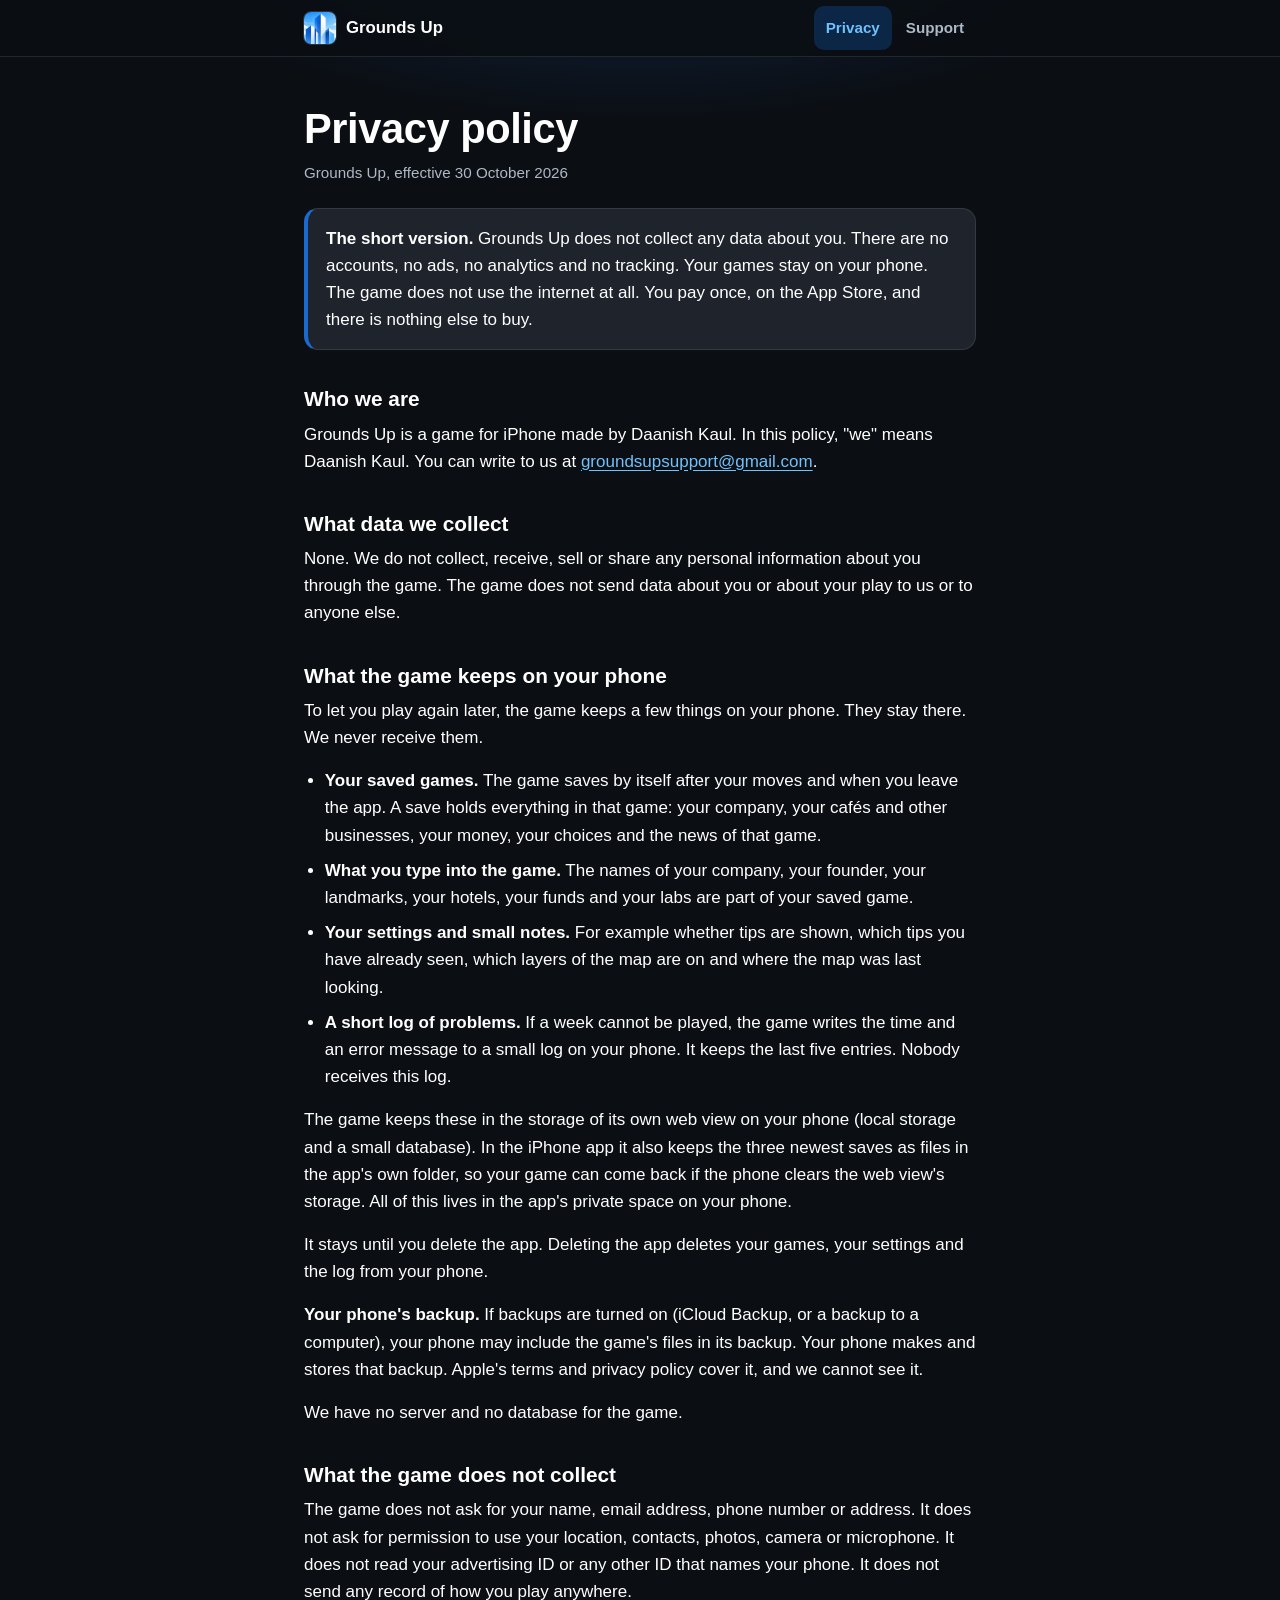
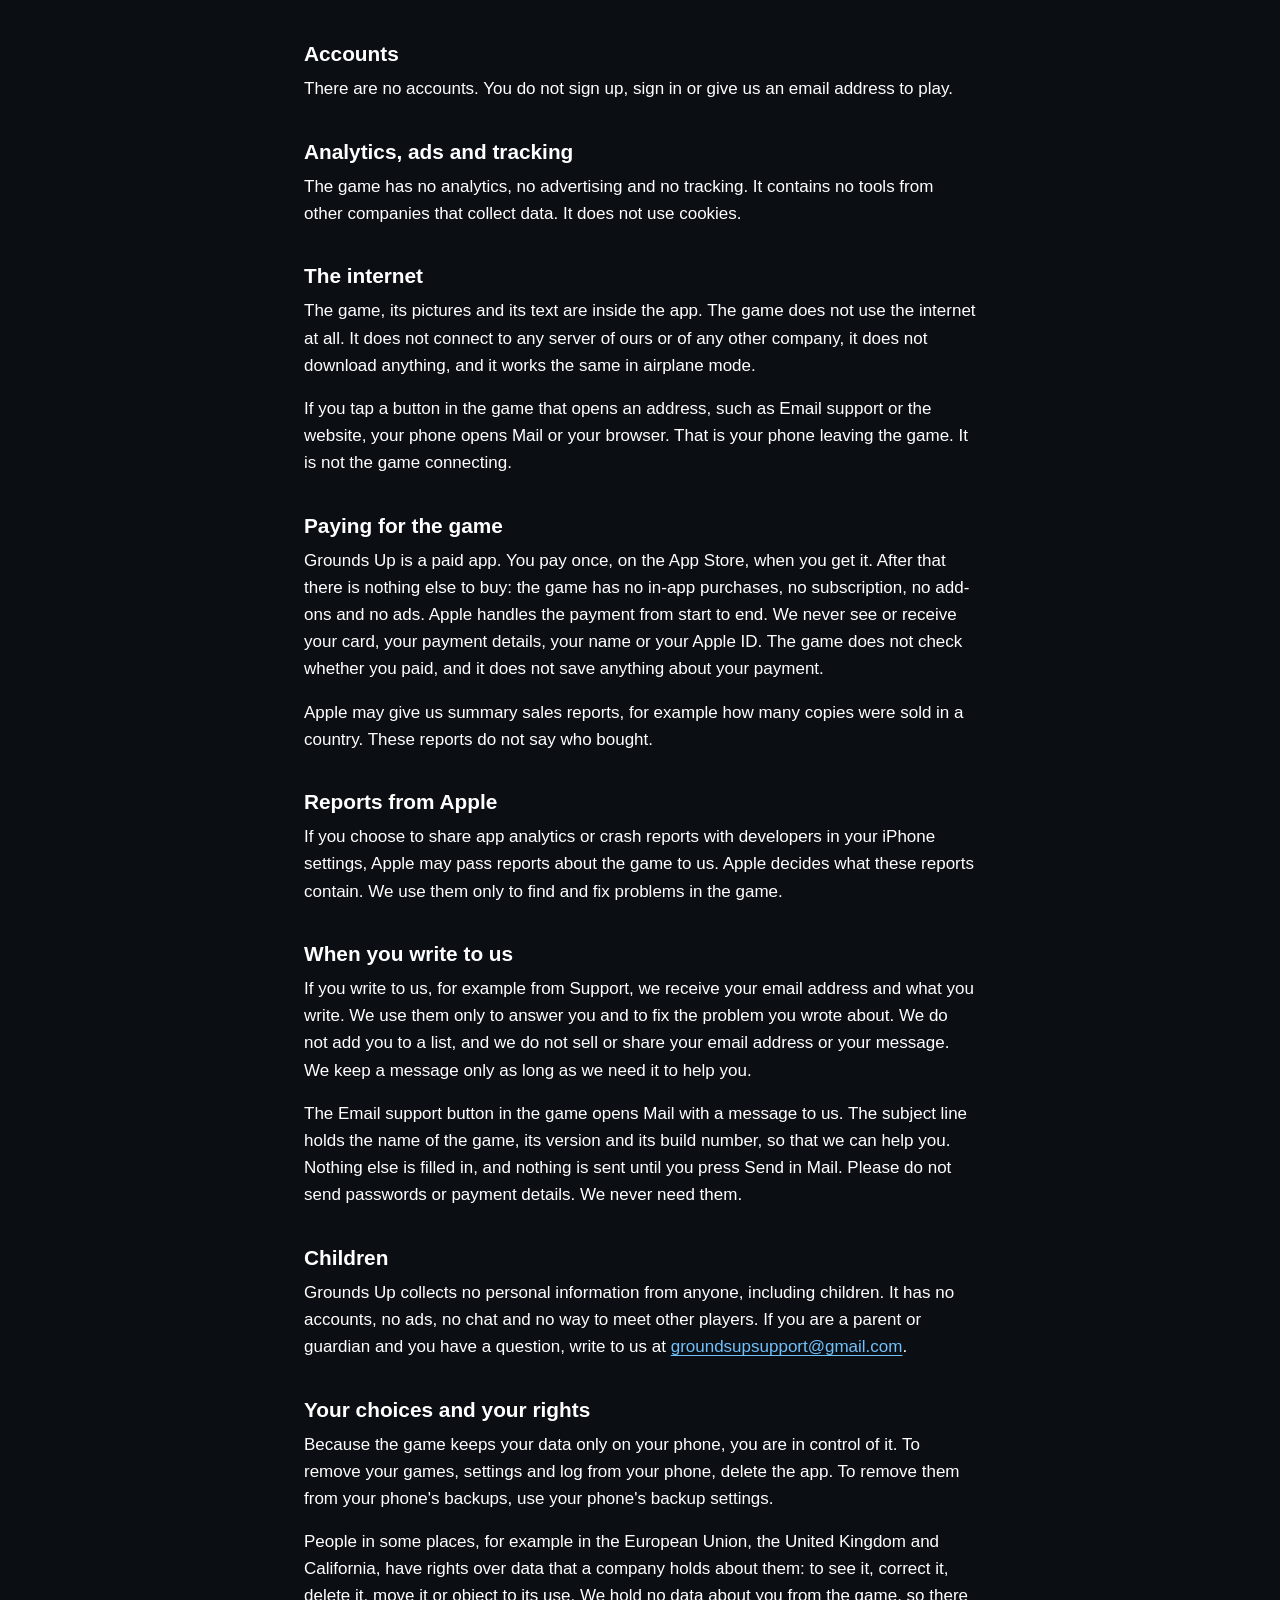
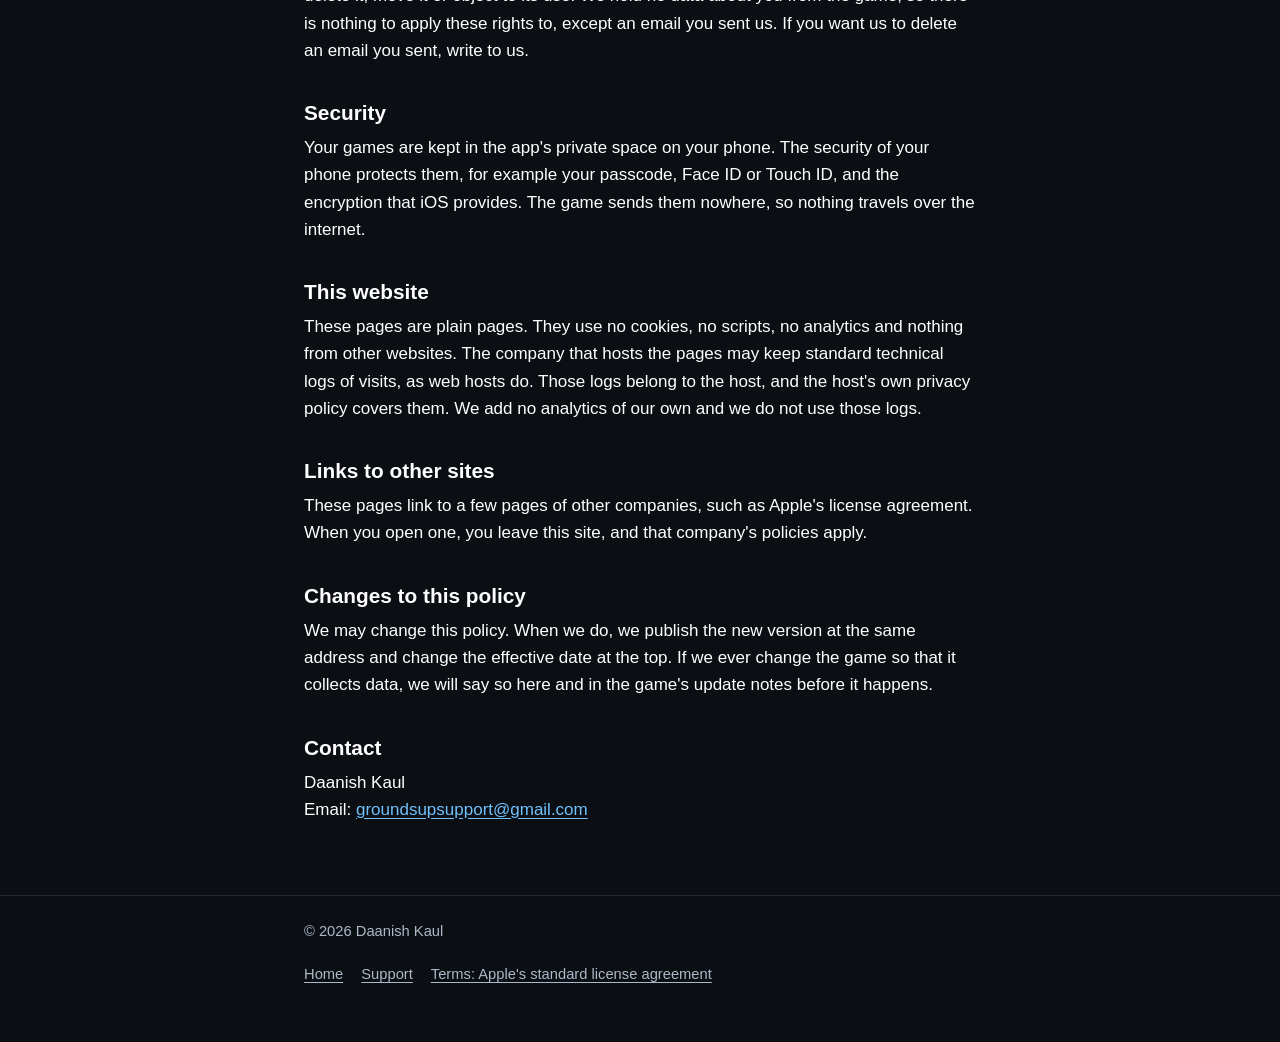
==== privacy.html @ 582d141f "Add files via upload" ====
<!doctype html>
<html lang="en">
<head>
<meta charset="utf-8">
<meta name="viewport" content="width=device-width, initial-scale=1">
<meta name="color-scheme" content="dark">
<meta name="theme-color" content="#0B0E13">
<meta name="referrer" content="no-referrer">
<meta name="description" content="The privacy policy of Grounds Up. The game collects no data about you: no accounts, no ads, no analytics, no tracking. Your games stay on your phone.">
<title>Privacy policy | Grounds Up</title>
<link rel="icon" type="image/png" href="app-icon-180.png">
<link rel="apple-touch-icon" href="app-icon-180.png">
<link rel="stylesheet" href="style.css">
</head>
<body>
<a class="skip" href="#main">Skip to the text</a>
<header class="top">
  <div class="wrap bar">
    <a class="brand" href="index.html"><img src="app-icon-180.png" width="32" height="32" alt="">Grounds Up</a>
    <nav aria-label="Pages"><a href="privacy.html" aria-current="page">Privacy</a><a href="support.html">Support</a></nav>
  </div>
</header>

<main id="main" class="wrap">
  <h1>Privacy policy</h1>
  <p class="meta">Grounds Up, effective 30 October 2026</p>

  <div class="callout">
    <p><strong>The short version.</strong> Grounds Up does not collect any data about you. There are no accounts, no ads, no analytics and no tracking. Your games stay on your phone. The game does not use the internet at all. You pay once, on the App Store, and there is nothing else to buy.</p>
  </div>

  <h2>Who we are</h2>
  <p>Grounds Up is a game for iPhone made by Daanish Kaul. In this policy, "we" means Daanish Kaul. You can write to us at <a href="mailto:groundsupsupport@gmail.com">groundsupsupport@gmail.com</a>.</p>

  <h2>What data we collect</h2>
  <p>None. We do not collect, receive, sell or share any personal information about you through the game. The game does not send data about you or about your play to us or to anyone else.</p>

  <h2>What the game keeps on your phone</h2>
  <p>To let you play again later, the game keeps a few things on your phone. They stay there. We never receive them.</p>
  <ul>
    <li><strong>Your saved games.</strong> The game saves by itself after your moves and when you leave the app. A save holds everything in that game: your company, your cafés and other businesses, your money, your choices and the news of that game.</li>
    <li><strong>What you type into the game.</strong> The names of your company, your founder, your landmarks, your hotels, your funds and your labs are part of your saved game.</li>
    <li><strong>Your settings and small notes.</strong> For example whether tips are shown, which tips you have already seen, which layers of the map are on and where the map was last looking.</li>
    <li><strong>A short log of problems.</strong> If a week cannot be played, the game writes the time and an error message to a small log on your phone. It keeps the last five entries. Nobody receives this log.</li>
  </ul>
  <p>The game keeps these in the storage of its own web view on your phone (local storage and a small database). In the iPhone app it also keeps the three newest saves as files in the app's own folder, so your game can come back if the phone clears the web view's storage. All of this lives in the app's private space on your phone.</p>
  <p>It stays until you delete the app. Deleting the app deletes your games, your settings and the log from your phone.</p>
  <p><strong>Your phone's backup.</strong> If backups are turned on (iCloud Backup, or a backup to a computer), your phone may include the game's files in its backup. Your phone makes and stores that backup. Apple's terms and privacy policy cover it, and we cannot see it.</p>
  <p>We have no server and no database for the game.</p>

  <h2>What the game does not collect</h2>
  <p>The game does not ask for your name, email address, phone number or address. It does not ask for permission to use your location, contacts, photos, camera or microphone. It does not read your advertising ID or any other ID that names your phone. It does not send any record of how you play anywhere.</p>

  <h2>Accounts</h2>
  <p>There are no accounts. You do not sign up, sign in or give us an email address to play.</p>

  <h2>Analytics, ads and tracking</h2>
  <p>The game has no analytics, no advertising and no tracking. It contains no tools from other companies that collect data. It does not use cookies.</p>

  <h2>The internet</h2>
  <p>The game, its pictures and its text are inside the app. The game does not use the internet at all. It does not connect to any server of ours or of any other company, it does not download anything, and it works the same in airplane mode.</p>
  <p>If you tap a button in the game that opens an address, such as Email support or the website, your phone opens Mail or your browser. That is your phone leaving the game. It is not the game connecting.</p>

  <h2>Paying for the game</h2>
  <p>Grounds Up is a paid app. You pay once, on the App Store, when you get it. After that there is nothing else to buy: the game has no in-app purchases, no subscription, no add-ons and no ads. Apple handles the payment from start to end. We never see or receive your card, your payment details, your name or your Apple ID. The game does not check whether you paid, and it does not save anything about your payment.</p>
  <p>Apple may give us summary sales reports, for example how many copies were sold in a country. These reports do not say who bought.</p>

  <h2>Reports from Apple</h2>
  <p>If you choose to share app analytics or crash reports with developers in your iPhone settings, Apple may pass reports about the game to us. Apple decides what these reports contain. We use them only to find and fix problems in the game.</p>

  <h2>When you write to us</h2>
  <p>If you write to us, for example from Support, we receive your email address and what you write. We use them only to answer you and to fix the problem you wrote about. We do not add you to a list, and we do not sell or share your email address or your message. We keep a message only as long as we need it to help you.</p>
  <p>The Email support button in the game opens Mail with a message to us. The subject line holds the name of the game, its version and its build number, so that we can help you. Nothing else is filled in, and nothing is sent until you press Send in Mail. Please do not send passwords or payment details. We never need them.</p>

  <h2>Children</h2>
  <p>Grounds Up collects no personal information from anyone, including children. It has no accounts, no ads, no chat and no way to meet other players. If you are a parent or guardian and you have a question, write to us at <a href="mailto:groundsupsupport@gmail.com">groundsupsupport@gmail.com</a>.</p>

  <h2>Your choices and your rights</h2>
  <p>Because the game keeps your data only on your phone, you are in control of it. To remove your games, settings and log from your phone, delete the app. To remove them from your phone's backups, use your phone's backup settings.</p>
  <p>People in some places, for example in the European Union, the United Kingdom and California, have rights over data that a company holds about them: to see it, correct it, delete it, move it or object to its use. We hold no data about you from the game, so there is nothing to apply these rights to, except an email you sent us. If you want us to delete an email you sent, write to us.</p>

  <h2>Security</h2>
  <p>Your games are kept in the app's private space on your phone. The security of your phone protects them, for example your passcode, Face ID or Touch ID, and the encryption that iOS provides. The game sends them nowhere, so nothing travels over the internet.</p>

  <h2>This website</h2>
  <p>These pages are plain pages. They use no cookies, no scripts, no analytics and nothing from other websites. The company that hosts the pages may keep standard technical logs of visits, as web hosts do. Those logs belong to the host, and the host's own privacy policy covers them. We add no analytics of our own and we do not use those logs.</p>

  <h2>Links to other sites</h2>
  <p>These pages link to a few pages of other companies, such as Apple's license agreement. When you open one, you leave this site, and that company's policies apply.</p>

  <h2>Changes to this policy</h2>
  <p>We may change this policy. When we do, we publish the new version at the same address and change the effective date at the top. If we ever change the game so that it collects data, we will say so here and in the game's update notes before it happens.</p>

  <h2>Contact</h2>
  <p>Daanish Kaul<br>Email: <a href="mailto:groundsupsupport@gmail.com">groundsupsupport@gmail.com</a></p>
</main>

<footer class="foot">
  <div class="wrap">
    <p>&copy; 2026 Daanish Kaul</p>
    <p class="links"><a href="index.html">Home</a><a href="support.html">Support</a><a href="https://www.apple.com/legal/internet-services/itunes/dev/stdeula/">Terms: Apple's standard license agreement</a></p>
  </div>
</footer>
</body>
</html>
---- style.css ----
/* Grounds Up site: one small stylesheet. System fonts, no outside requests, no script.
   The colors are theme B of the game: dark navy, the blue of the app icon, white text. */

:root {
  color-scheme: dark;
  --bg: #0B0E13;
  --page: #151921;
  --card: #1E232C;
  --well: #262C36;
  --ink: #FFFFFF;
  --ink-2: #AEB8C6;
  --line: rgba(255, 255, 255, 0.10);
  --tint: rgba(255, 255, 255, 0.06);
  --accent: #1B6AD0;
  --accent-lo: #0A52B4;
  --accent-text: #71C1FC;
  --accent-soft: rgba(18, 124, 245, 0.22);
  --warn: #FFC266;
  --font: -apple-system, BlinkMacSystemFont, "SF Pro Text", "Segoe UI", Roboto, "Helvetica Neue", Arial, sans-serif;
}

* { box-sizing: border-box; }
html { -webkit-text-size-adjust: 100%; text-size-adjust: 100%; }
body {
  margin: 0;
  min-height: 100vh;
  display: flex;
  flex-direction: column;
  background: var(--bg) radial-gradient(820px 380px at 50% -140px, rgba(27, 106, 208, 0.32), rgba(27, 106, 208, 0) 70%) no-repeat;
  color: var(--ink);
  font: 17px/1.6 var(--font);
  overflow-wrap: break-word;
}

.wrap { width: 100%; max-width: 44rem; margin: 0 auto; padding-left: 16px; padding-right: 16px; }
.wrap.wide { max-width: 62rem; }

.skip { position: absolute; left: -999px; top: 8px; z-index: 5; padding: 10px 14px; border-radius: 10px; background: var(--accent); color: #fff; font-weight: 700; }
.skip:focus { left: 8px; }

/* the top bar */
.top { position: sticky; top: 0; z-index: 2; background: rgba(11, 14, 19, 0.86); border-bottom: 1px solid var(--line); -webkit-backdrop-filter: blur(14px); backdrop-filter: blur(14px); }
.bar { display: flex; align-items: center; justify-content: space-between; gap: 12px; min-height: 56px; }
.brand { display: inline-flex; align-items: center; gap: 10px; min-width: 0; min-height: 44px; color: var(--ink); font-weight: 800; font-size: 1.05rem; text-decoration: none; }
.brand img { display: block; width: 32px; height: 32px; border-radius: 22.37%; box-shadow: 0 0 0 1px rgba(255, 255, 255, 0.14); }
.top nav { display: flex; gap: 2px; }
.top nav a { padding: 10px 12px; border-radius: 10px; color: var(--ink-2); font-size: 0.95rem; font-weight: 600; text-decoration: none; }
.top nav a:hover { color: var(--ink); background: var(--tint); }
.top nav a[aria-current="page"] { color: var(--accent-text); background: var(--accent-soft); }

/* the text */
main { flex: 1 0 auto; padding-top: 28px; padding-bottom: 56px; }
h1 { margin: 0 0 8px; font-size: clamp(1.9rem, 7.5vw, 2.6rem); line-height: 1.15; font-weight: 800; letter-spacing: -0.01em; }
h2 { margin: 2.2rem 0 0.5rem; font-size: 1.3rem; line-height: 1.3; font-weight: 700; }
p, ul, ol { margin: 0 0 1rem; }
ul, ol { padding-left: 1.3rem; }
li { margin: 0 0 0.5rem; }
a { color: var(--accent-text); text-underline-offset: 3px; }
a:hover { color: #A6D8FF; }
:focus-visible { outline: 2px solid var(--accent-text); outline-offset: 2px; border-radius: 6px; }
.meta { margin: 0 0 1.4rem; color: var(--ink-2); font-size: 0.95rem; }
.lead { color: var(--ink-2); font-size: 1.1rem; }
.callout { margin: 1.2rem 0 0; padding: 16px 18px; background: var(--card); border: 1px solid var(--line); border-left: 4px solid var(--accent); border-radius: 14px; }
.callout p:last-child { margin-bottom: 0; }

/* the landing page */
.hero { text-align: center; padding: 8px 0 4px; }
.hero .icon { display: block; width: 120px; height: 120px; margin: 0 auto 18px; border-radius: 22.37%; box-shadow: 0 0 0 1px rgba(255, 255, 255, 0.16), 0 18px 40px rgba(0, 0, 0, 0.5), 0 0 60px rgba(27, 106, 208, 0.35); }
.hero h1 { margin-bottom: 6px; }
.hero .tag { margin: 0; color: var(--accent-text); font-size: 1.25rem; font-weight: 600; }
.three { list-style: none; counter-reset: n; display: grid; gap: 12px; margin: 2rem 0 1.4rem; padding: 0; }
.three li { counter-increment: n; position: relative; margin: 0; padding: 16px 16px 16px 62px; background: var(--card); border: 1px solid var(--line); border-radius: 16px; font-size: 1.05rem; }
.three li::before { content: counter(n); position: absolute; left: 16px; top: 16px; display: grid; place-items: center; width: 32px; height: 32px; border-radius: 50%; background: linear-gradient(160deg, var(--accent), var(--accent-lo)); color: #fff; font-weight: 800; }
.chips { display: flex; flex-wrap: wrap; gap: 8px; margin: 0 0 1.4rem; padding: 0; list-style: none; }
.chips li { margin: 0; padding: 6px 12px; border-radius: 999px; background: var(--accent-soft); color: var(--accent-text); font-size: 0.92rem; font-weight: 600; }
.note { color: var(--ink-2); font-size: 0.98rem; }
.btns { display: flex; flex-wrap: wrap; gap: 12px; margin: 1.6rem 0 1.2rem; }
.btn { flex: 1 1 100%; display: inline-flex; align-items: center; justify-content: center; min-height: 48px; padding: 0 22px; border-radius: 12px; background: linear-gradient(160deg, var(--accent), var(--accent-lo)); box-shadow: inset 0 1px 0 rgba(255, 255, 255, 0.3), 0 6px 16px rgba(27, 106, 208, 0.4); color: #fff; font-weight: 700; text-decoration: none; }
.btn:hover { color: #fff; filter: brightness(1.08); }
.btn.quiet { background: var(--well); box-shadow: inset 0 0 0 1px var(--line); }

/* the markers that show a value is still to fill in (release/config.json) */
.fillme { padding: 0 6px; border-radius: 6px; background: var(--warn); color: #1A1305; font-weight: 700; -webkit-box-decoration-break: clone; box-decoration-break: clone; }

/* the foot */
.foot { border-top: 1px solid var(--line); padding: 24px 0 36px; color: var(--ink-2); font-size: 0.92rem; }
.foot p { margin: 0 0 0.6rem; }
.foot .links { display: flex; flex-wrap: wrap; gap: 0 18px; }
.foot .links a { display: inline-block; padding: 10px 0; }
.foot a { color: var(--ink-2); }
.foot a:hover { color: var(--ink); }

@media (min-width: 720px) {
  main { padding-top: 48px; }
  .hero { padding-top: 12px; }
  .hero .icon { width: 144px; height: 144px; }
  .three { grid-template-columns: repeat(3, 1fr); gap: 16px; }
  .three li { padding: 64px 18px 20px; }
  .three li::before { top: 18px; left: 18px; }
  .btn { flex: 0 0 auto; min-width: 190px; }
  .hero + .three + .chips { justify-content: center; }
  main.wide .note { text-align: center; }
  main.wide .btns { justify-content: center; }
}

@media print {
  body { display: block; background: #fff; color: #111; font-size: 12pt; }
  .top, .skip, .btns { display: none; }
  a { color: #0A52B4; }
  .callout { background: #fff; border-color: #999; }
  .foot { color: #444; border-color: #999; }
}
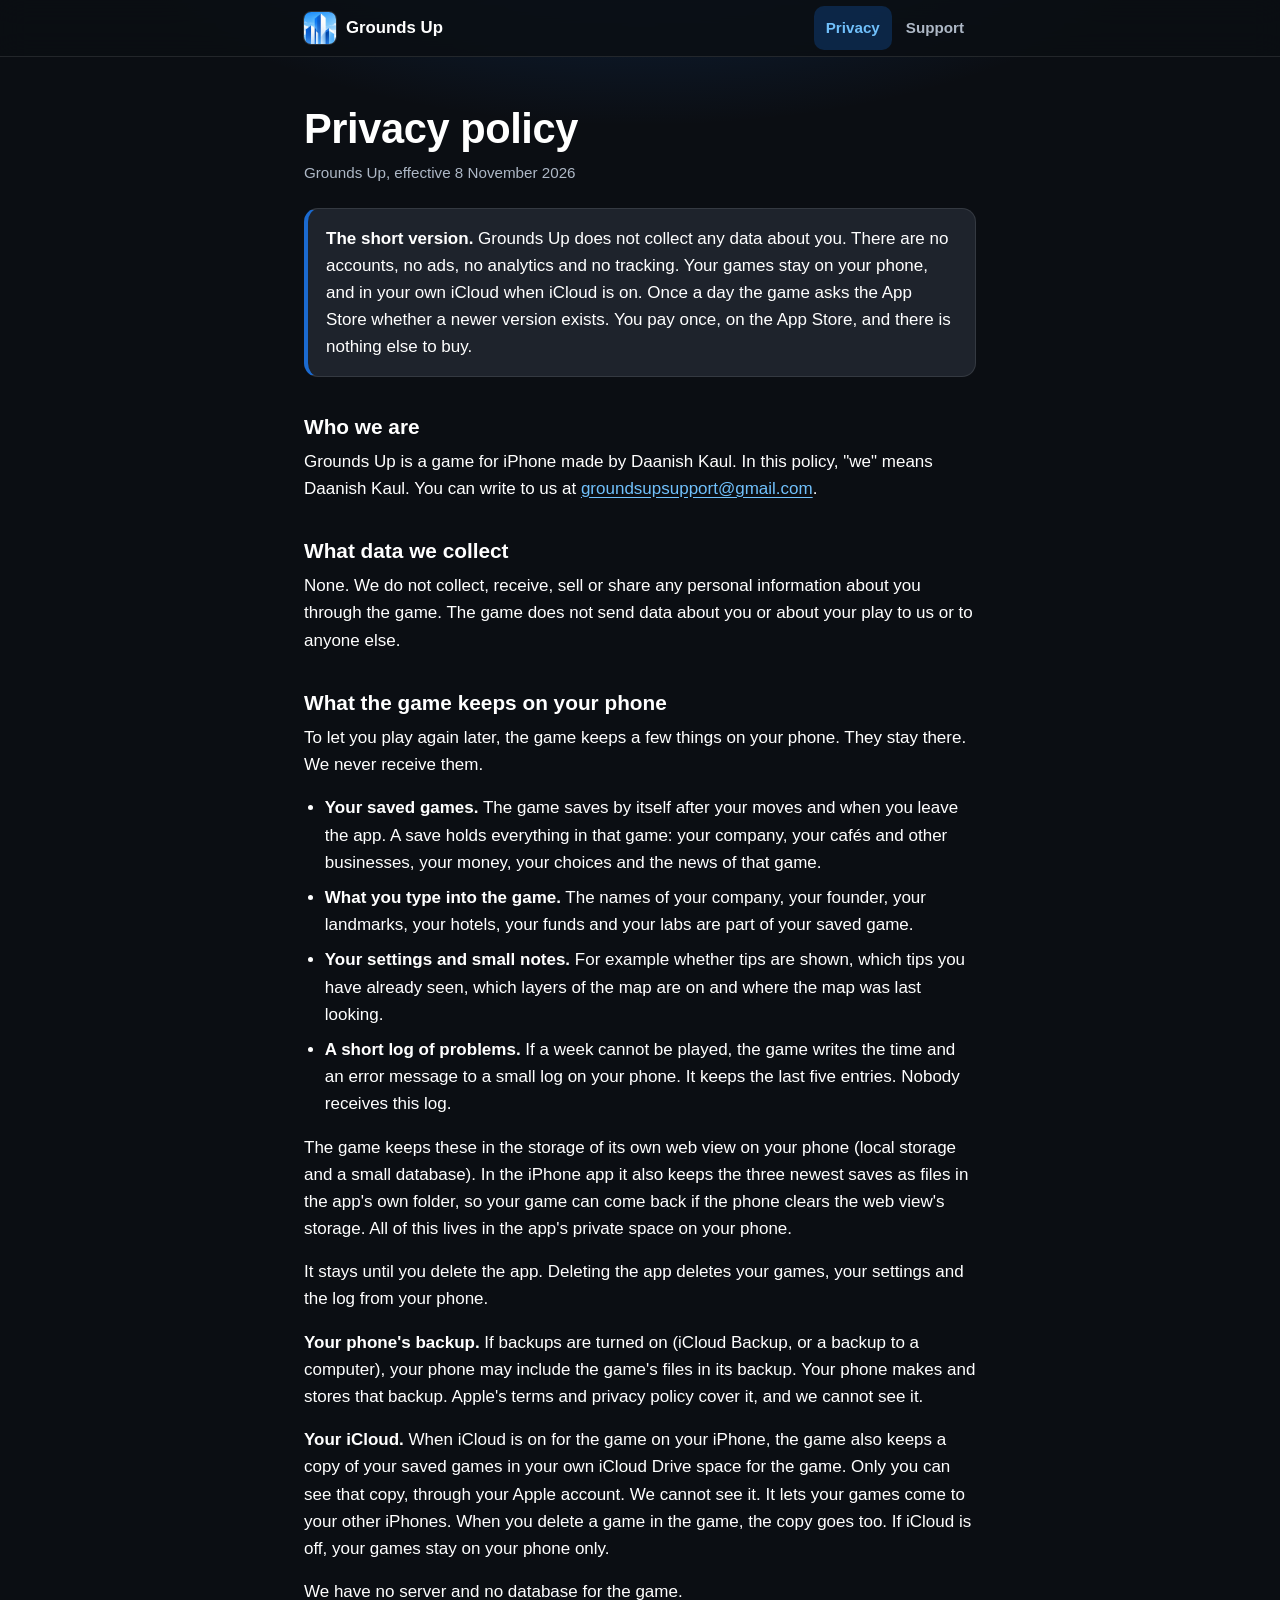
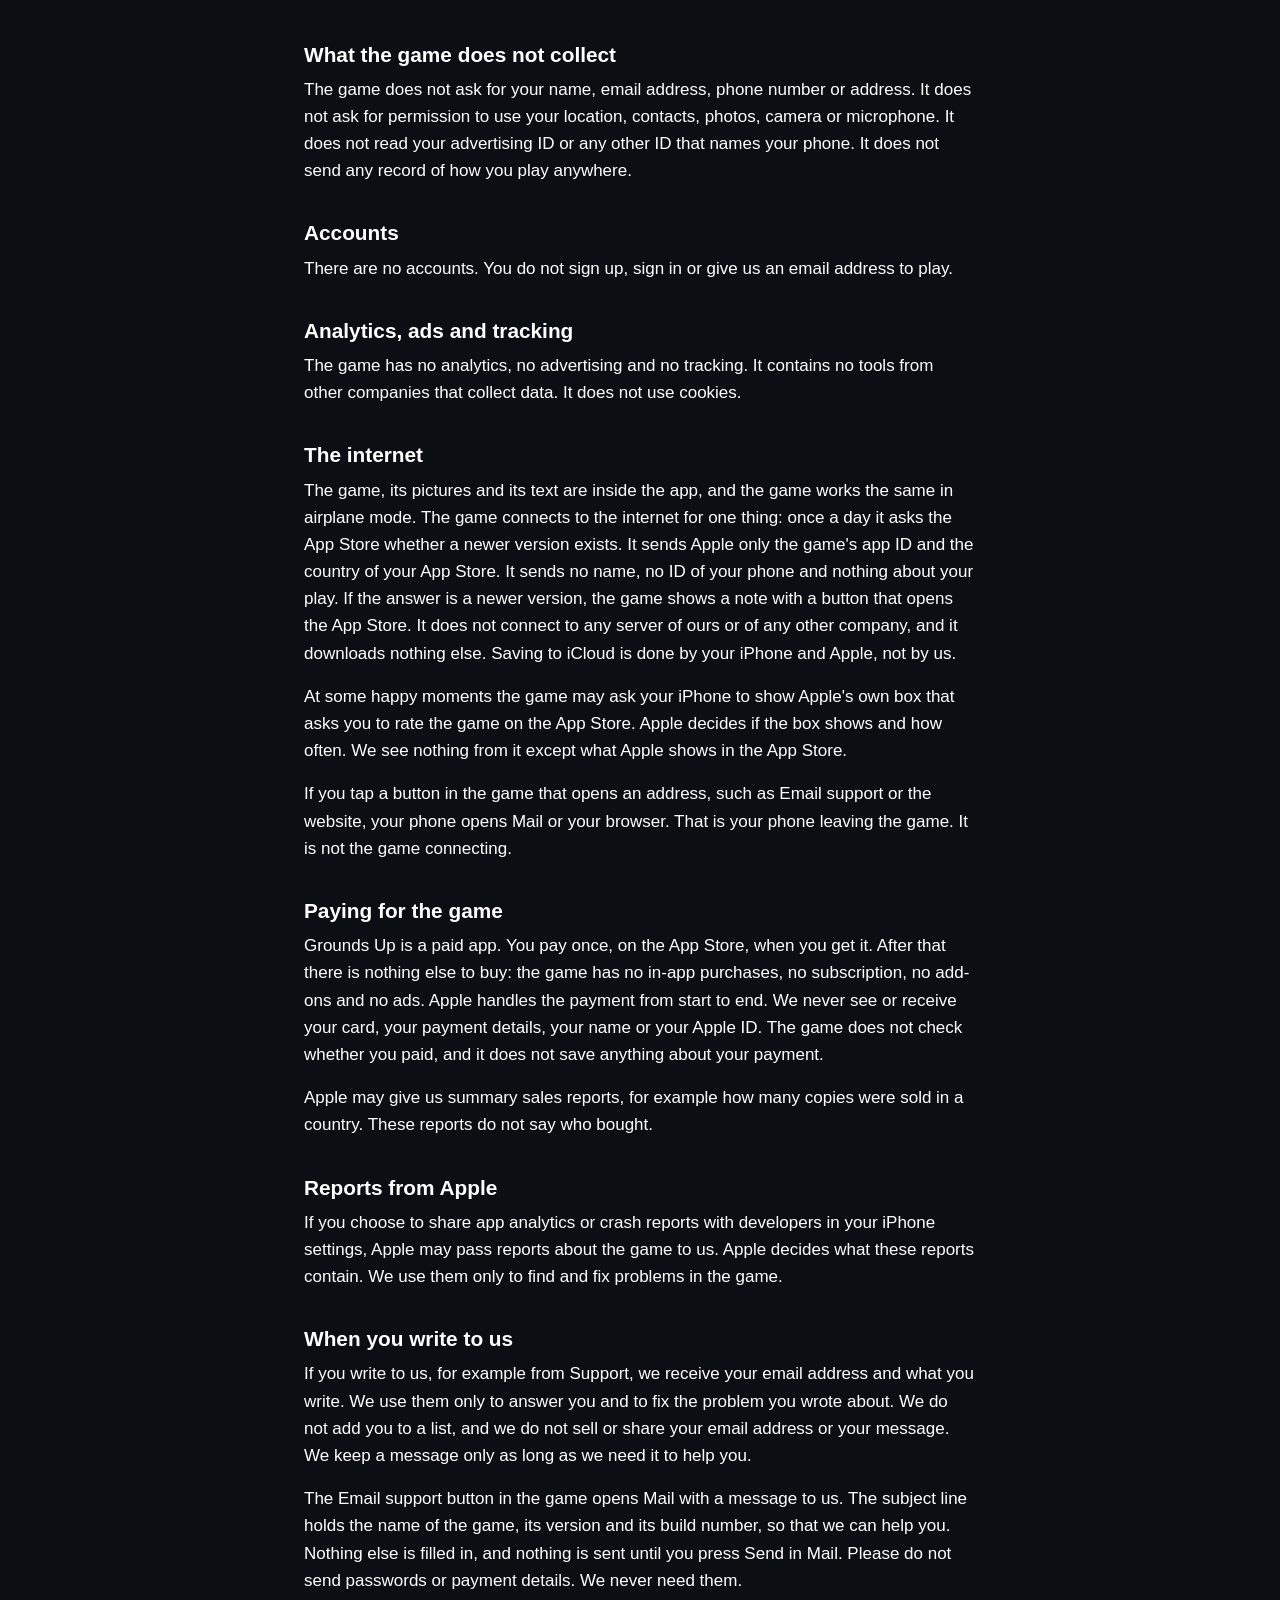
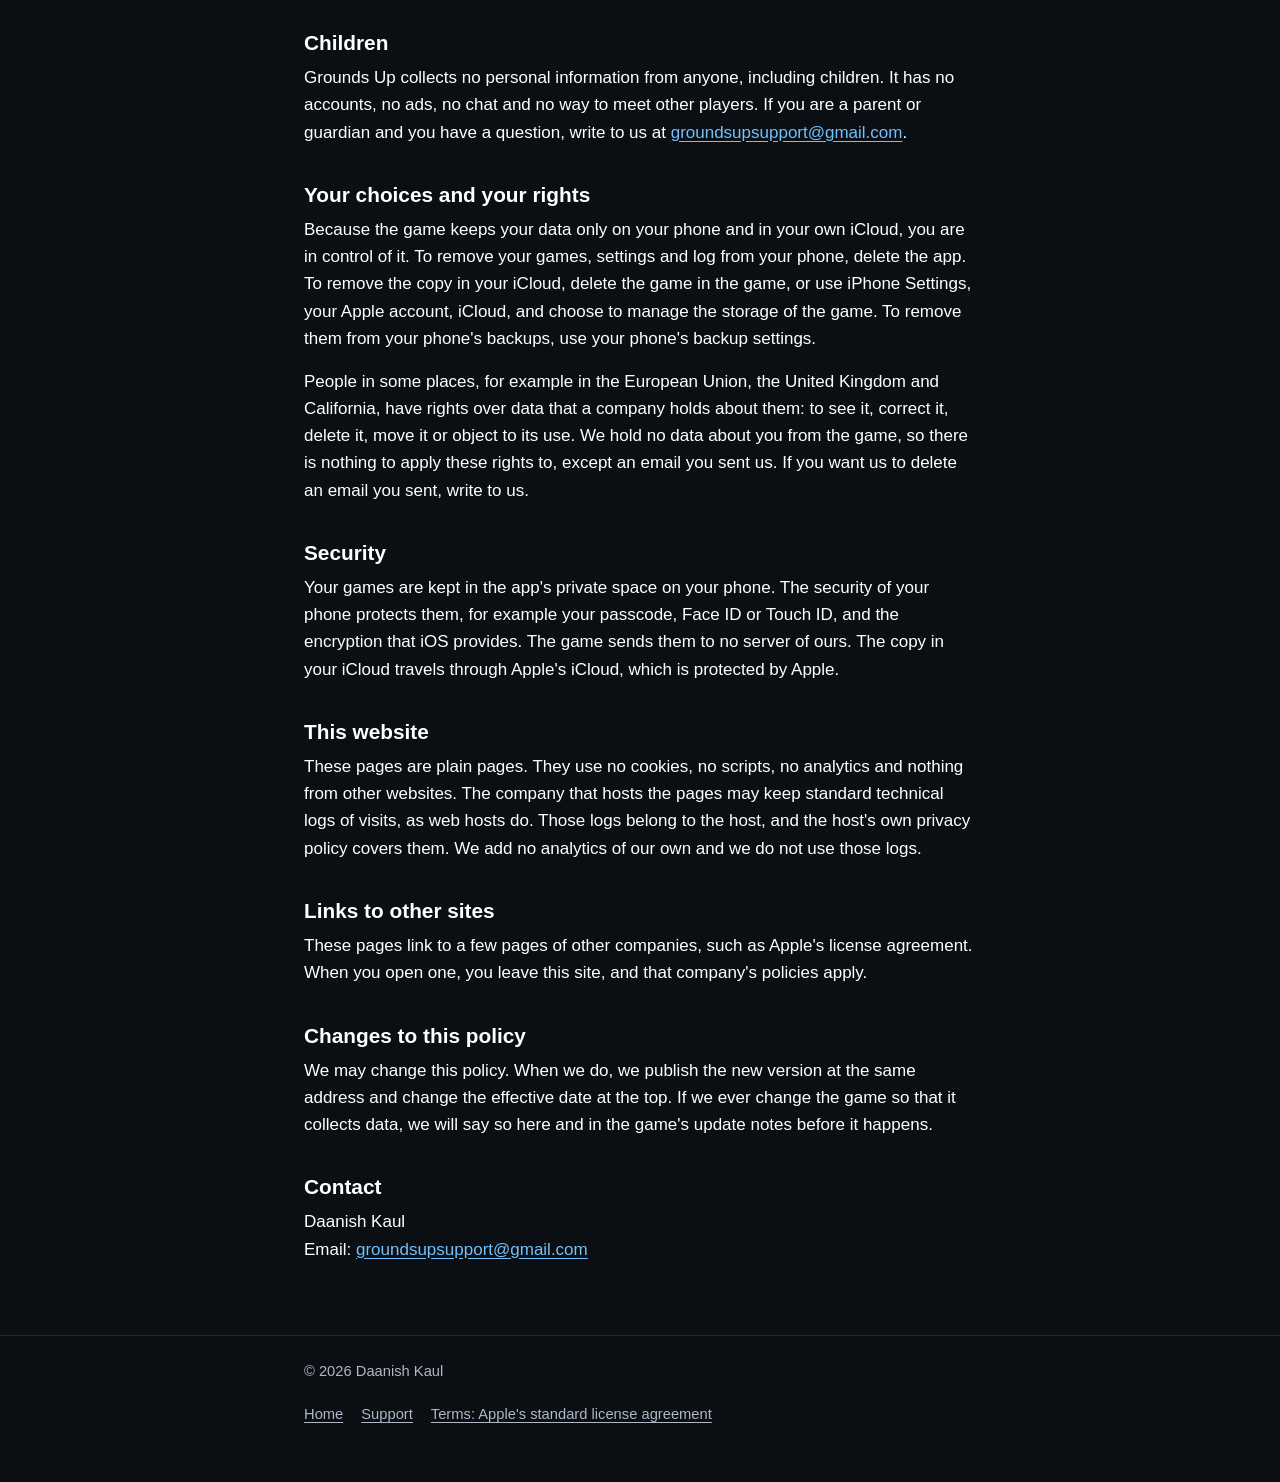
==== commit 6747fb82: "Privacy and support pages for version 1.1: iCloud saves and the daily version check" ====
--- a/privacy.html
+++ b/privacy.html
@@ -6,7 +6,7 @@
 <meta name="color-scheme" content="dark">
 <meta name="theme-color" content="#0B0E13">
 <meta name="referrer" content="no-referrer">
-<meta name="description" content="The privacy policy of Grounds Up. The game collects no data about you: no accounts, no ads, no analytics, no tracking. Your games stay on your phone.">
+<meta name="description" content="The privacy policy of Grounds Up. The game collects no data about you: no accounts, no ads, no analytics, no tracking. Your games stay on your phone, and in your own iCloud when iCloud is on.">
 <title>Privacy policy | Grounds Up</title>
 <link rel="icon" type="image/png" href="app-icon-180.png">
 <link rel="apple-touch-icon" href="app-icon-180.png">
@@ -23,10 +23,10 @@
 
 <main id="main" class="wrap">
   <h1>Privacy policy</h1>
-  <p class="meta">Grounds Up, effective 30 October 2026</p>
+  <p class="meta">Grounds Up, effective 8 November 2026</p>
 
   <div class="callout">
-    <p><strong>The short version.</strong> Grounds Up does not collect any data about you. There are no accounts, no ads, no analytics and no tracking. Your games stay on your phone. The game does not use the internet at all. You pay once, on the App Store, and there is nothing else to buy.</p>
+    <p><strong>The short version.</strong> Grounds Up does not collect any data about you. There are no accounts, no ads, no analytics and no tracking. Your games stay on your phone, and in your own iCloud when iCloud is on. Once a day the game asks the App Store whether a newer version exists. You pay once, on the App Store, and there is nothing else to buy.</p>
   </div>
 
   <h2>Who we are</h2>
@@ -46,6 +46,7 @@
   <p>The game keeps these in the storage of its own web view on your phone (local storage and a small database). In the iPhone app it also keeps the three newest saves as files in the app's own folder, so your game can come back if the phone clears the web view's storage. All of this lives in the app's private space on your phone.</p>
   <p>It stays until you delete the app. Deleting the app deletes your games, your settings and the log from your phone.</p>
   <p><strong>Your phone's backup.</strong> If backups are turned on (iCloud Backup, or a backup to a computer), your phone may include the game's files in its backup. Your phone makes and stores that backup. Apple's terms and privacy policy cover it, and we cannot see it.</p>
+  <p><strong>Your iCloud.</strong> When iCloud is on for the game on your iPhone, the game also keeps a copy of your saved games in your own iCloud Drive space for the game. Only you can see that copy, through your Apple account. We cannot see it. It lets your games come to your other iPhones. When you delete a game in the game, the copy goes too. If iCloud is off, your games stay on your phone only.</p>
   <p>We have no server and no database for the game.</p>
 
   <h2>What the game does not collect</h2>
@@ -58,7 +59,8 @@
   <p>The game has no analytics, no advertising and no tracking. It contains no tools from other companies that collect data. It does not use cookies.</p>
 
   <h2>The internet</h2>
-  <p>The game, its pictures and its text are inside the app. The game does not use the internet at all. It does not connect to any server of ours or of any other company, it does not download anything, and it works the same in airplane mode.</p>
+  <p>The game, its pictures and its text are inside the app, and the game works the same in airplane mode. The game connects to the internet for one thing: once a day it asks the App Store whether a newer version exists. It sends Apple only the game's app ID and the country of your App Store. It sends no name, no ID of your phone and nothing about your play. If the answer is a newer version, the game shows a note with a button that opens the App Store. It does not connect to any server of ours or of any other company, and it downloads nothing else. Saving to iCloud is done by your iPhone and Apple, not by us.</p>
+  <p>At some happy moments the game may ask your iPhone to show Apple's own box that asks you to rate the game on the App Store. Apple decides if the box shows and how often. We see nothing from it except what Apple shows in the App Store.</p>
   <p>If you tap a button in the game that opens an address, such as Email support or the website, your phone opens Mail or your browser. That is your phone leaving the game. It is not the game connecting.</p>
 
   <h2>Paying for the game</h2>
@@ -76,11 +78,11 @@
   <p>Grounds Up collects no personal information from anyone, including children. It has no accounts, no ads, no chat and no way to meet other players. If you are a parent or guardian and you have a question, write to us at <a href="mailto:groundsupsupport@gmail.com">groundsupsupport@gmail.com</a>.</p>
 
   <h2>Your choices and your rights</h2>
-  <p>Because the game keeps your data only on your phone, you are in control of it. To remove your games, settings and log from your phone, delete the app. To remove them from your phone's backups, use your phone's backup settings.</p>
+  <p>Because the game keeps your data only on your phone and in your own iCloud, you are in control of it. To remove your games, settings and log from your phone, delete the app. To remove the copy in your iCloud, delete the game in the game, or use iPhone Settings, your Apple account, iCloud, and choose to manage the storage of the game. To remove them from your phone's backups, use your phone's backup settings.</p>
   <p>People in some places, for example in the European Union, the United Kingdom and California, have rights over data that a company holds about them: to see it, correct it, delete it, move it or object to its use. We hold no data about you from the game, so there is nothing to apply these rights to, except an email you sent us. If you want us to delete an email you sent, write to us.</p>
 
   <h2>Security</h2>
-  <p>Your games are kept in the app's private space on your phone. The security of your phone protects them, for example your passcode, Face ID or Touch ID, and the encryption that iOS provides. The game sends them nowhere, so nothing travels over the internet.</p>
+  <p>Your games are kept in the app's private space on your phone. The security of your phone protects them, for example your passcode, Face ID or Touch ID, and the encryption that iOS provides. The game sends them to no server of ours. The copy in your iCloud travels through Apple's iCloud, which is protected by Apple.</p>
 
   <h2>This website</h2>
   <p>These pages are plain pages. They use no cookies, no scripts, no analytics and nothing from other websites. The company that hosts the pages may keep standard technical logs of visits, as web hosts do. Those logs belong to the host, and the host's own privacy policy covers them. We add no analytics of our own and we do not use those logs.</p>
